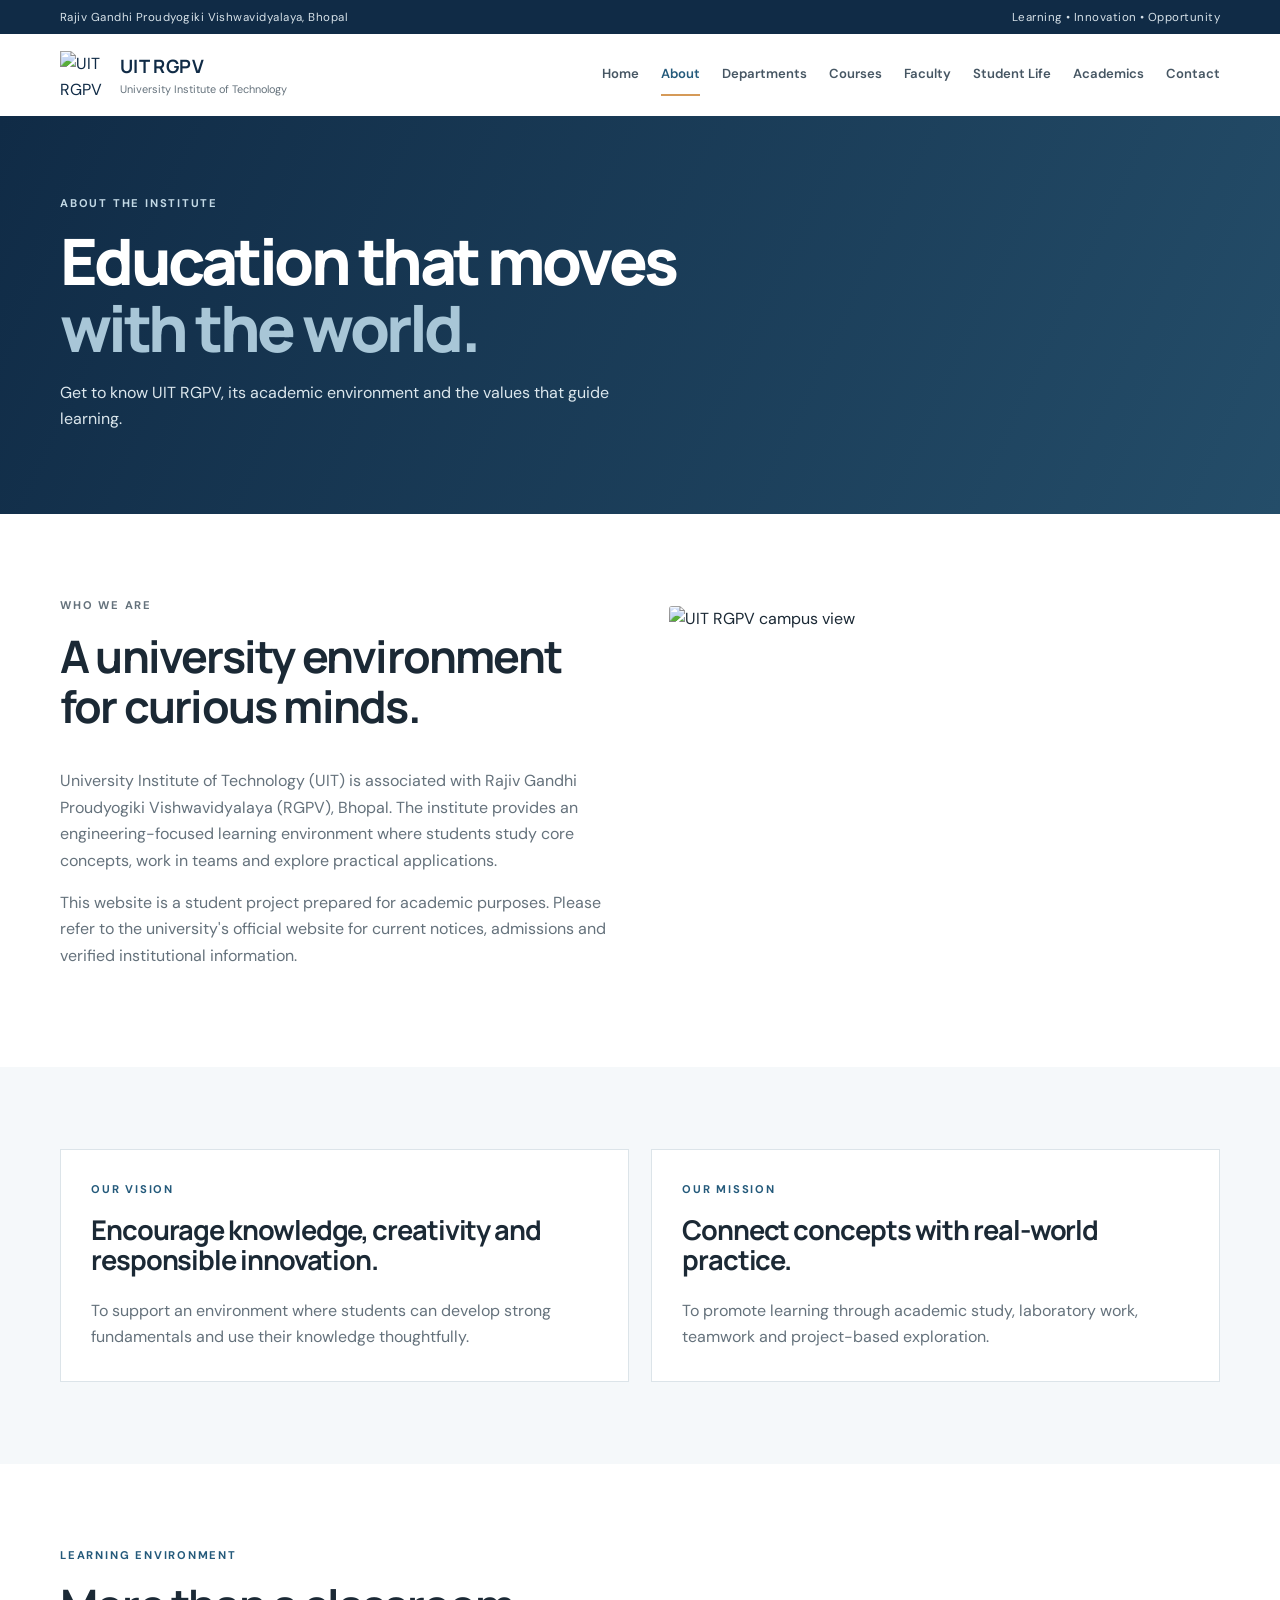
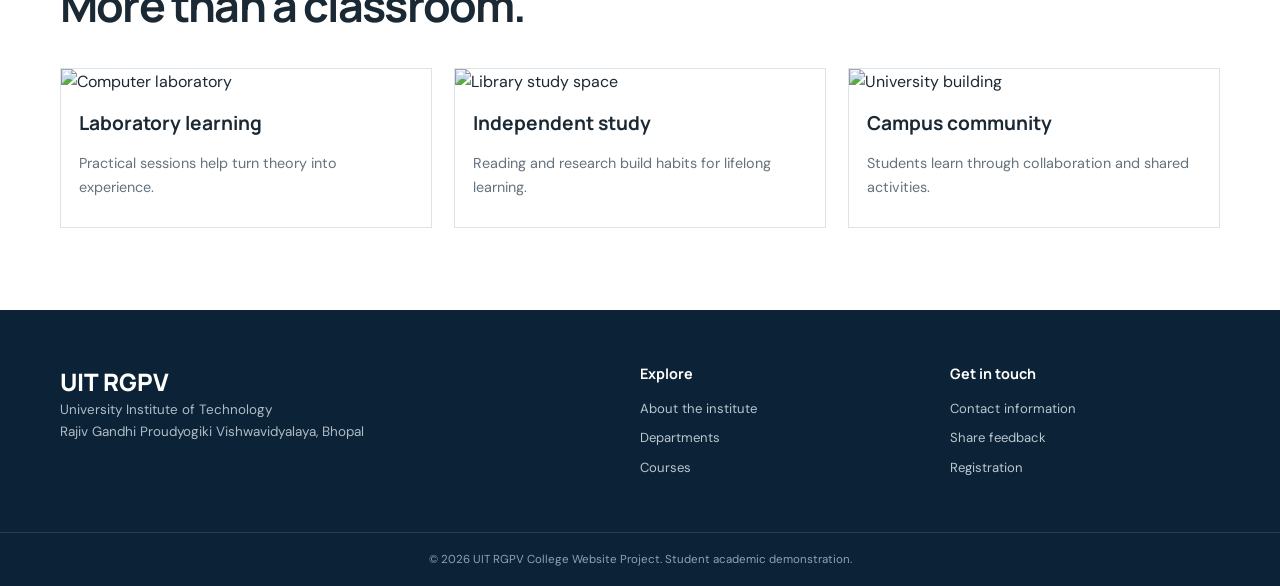
==== about.html @ d61b4e1a "first one" ====
<!doctype html>
<html lang="en">
<head>
  <meta charset="utf-8">
  <meta name="viewport" content="width=device-width, initial-scale=1">
  <meta name="description" content="Learn about the University Institute of Technology, its academic environment, vision and mission.">
  <meta name="theme-color" content="#102b46">
  <title>About UIT | UIT RGPV</title>
  <link rel="preconnect" href="https://fonts.googleapis.com">
  <link rel="preconnect" href="https://fonts.gstatic.com" crossorigin>
  <link href="https://fonts.googleapis.com/css2?family=DM+Sans:wght@400;500;600;700&family=Manrope:wght@500;600;700;800&display=swap" rel="stylesheet">
  <link rel="stylesheet" href="css/style.css">
  <script src="js/script.js" defer></script>
</head>
<body>
<a class="skip-link" href="#main">Skip to content</a>
<header class="site-header">
  <div class="topline"><span>Rajiv Gandhi Proudyogiki Vishwavidyalaya, Bhopal</span><span>Learning • Innovation • Opportunity</span></div>
  <div class="nav-wrap">
    <a class="brand" href="index.html"><img src="https://encrypted-tbn0.gstatic.com/images?q=tbn:ANd9GcRoJy3H6-IU8smgCqO6XwAGNslALTi3mmUoWo279O4PAg&s=10" alt="UIT RGPV logo"><span><strong>UIT RGPV</strong><small>University Institute of Technology</small></span></a>
    <button class="menu-toggle" aria-label="Open navigation menu" aria-expanded="false">☰</button>
    <nav class="main-nav" aria-label="Main navigation"><a href="index.html" class="">Home</a><a href="about.html" class="active">About</a><a href="departments.html" class="">Departments</a><a href="courses.html" class="">Courses</a><a href="faculty.html" class="">Faculty</a><a href="achievements.html" class="">Student Life</a><a href="timetable.html" class="">Academics</a><a href="contact.html" class="">Contact</a></nav>
  </div>
</header>
<main id="main">
<section class="page-hero"><div class="container"><p class="eyebrow light">About the institute</p><h1>Education that moves<br><em>with the world.</em></h1><p>Get to know UIT RGPV, its academic environment and the values that guide learning.</p></div></section>
<section class="section container split-layout"><div><p class="eyebrow">Who we are</p><h2>A university environment for curious minds.</h2><p>University Institute of Technology (UIT) is associated with Rajiv Gandhi Proudyogiki Vishwavidyalaya (RGPV), Bhopal. The institute provides an engineering-focused learning environment where students study core concepts, work in teams and explore practical applications.</p><p>This website is a student project prepared for academic purposes. Please refer to the university's official website for current notices, admissions and verified institutional information.</p></div><img class="rounded-image" src="https://encrypted-tbn0.gstatic.com/images?q=tbn:ANd9GcTr7HYhTrJoTY34KcvHjl501T2bbYV1ZcSV4_w5rZdtAA&s=10" alt="UIT RGPV campus view"></section>
<section class="section soft-section"><div class="container two-cards"><article class="plain-card"><p class="eyebrow">Our vision</p><h2>Encourage knowledge, creativity and responsible innovation.</h2><p>To support an environment where students can develop strong fundamentals and use their knowledge thoughtfully.</p></article><article class="plain-card"><p class="eyebrow">Our mission</p><h2>Connect concepts with real-world practice.</h2><p>To promote learning through academic study, laboratory work, teamwork and project-based exploration.</p></article></div></section>
<section class="section container"><p class="eyebrow">Learning environment</p><h2>More than a classroom.</h2><div class="feature-grid"><article class="mini-feature"><img src="https://encrypted-tbn0.gstatic.com/images?q=tbn:ANd9GcR16Fgg5_xhJTUfh-C__w1tdH5DYg58mtfZNsb5HI8jZg&s" alt="Computer laboratory"><h3>Laboratory learning</h3><p>Practical sessions help turn theory into experience.</p></article><article class="mini-feature"><img src="https://encrypted-tbn0.gstatic.com/images?q=tbn:ANd9GcTkuoiN_IGHPiHOa0SsNnRjHGxpwbI1tKHv6d8jhmc80A&s=10" alt="Library study space"><h3>Independent study</h3><p>Reading and research build habits for lifelong learning.</p></article><article class="mini-feature"><img src="https://www.rgpv.ac.in/images/slider/new_slide1.jpg" alt="University building"><h3>Campus community</h3><p>Students learn through collaboration and shared activities.</p></article></div></div></section>
</main>
<footer class="site-footer">
  <div class="footer-inner">
    <div><a class="footer-brand" href="index.html">UIT RGPV</a><p>University Institute of Technology<br>Rajiv Gandhi Proudyogiki Vishwavidyalaya, Bhopal</p></div>
    <div><h3>Explore</h3><a href="about.html">About the institute</a><a href="departments.html">Departments</a><a href="courses.html">Courses</a></div>
    <div><h3>Get in touch</h3><a href="contact.html">Contact information</a><a href="feedback.html">Share feedback</a><a href="registration.html">Registration</a></div>
  </div>
  <div class="copyright">© 2026 UIT RGPV College Website Project. Student academic demonstration.</div>
</footer>
</body>
</html>
---- css/style.css ----
:root {
    --navy: #102b46;
    --blue: #245a7b;
    --sky: #eaf2f6;
    --ink: #1b2935;
    --muted: #65727c;
    --line: #dce4e9;
    --paper: #fff;
    --soft: #f5f8fa;
    --accent: #d59a58
}

* {
    box-sizing: border-box
}

html {
    scroll-behavior: smooth
}

body {
    margin: 0;
    background: var(--paper);
    color: var(--ink);
    font-family: "DM Sans", Arial, sans-serif;
    line-height: 1.65
}

h1,
h2,
h3,
strong {
    font-family: "Manrope", "DM Sans", sans-serif
}

h1,
h2,
h3,
p {
    margin-top: 0
}

h1 {
    font-size: clamp(2.7rem, 6vw, 5.4rem);
    line-height: 1.04;
    letter-spacing: -.055em;
    font-weight: 800
}

h1 em,
h2 em {
    font-style: normal;
    color: #a8c6d7
}

h2 {
    font-size: clamp(2rem, 3.5vw, 3.1rem);
    line-height: 1.12;
    letter-spacing: -.04em
}

h3 {
    font-size: 1.2rem;
    line-height: 1.3
}

.container {
    width: min(1160px, calc(100% - 48px));
    margin-inline: auto
}

.skip-link {
    position: absolute;
    left: -999px;
    top: 8px;
    background: #fff;
    padding: 10px;
    z-index: 99
}

.skip-link:focus {
    left: 10px
}

.site-header {
    position: relative;
    z-index: 10;
    background: #fff
}

.topline {
    height: 34px;
    background: var(--navy);
    color: #d7e2e9;
    padding: 0 max(24px, calc((100% - 1160px)/2));
    display: flex;
    align-items: center;
    justify-content: space-between;
    font-size: .72rem;
    letter-spacing: .04em
}

.nav-wrap {
    width: min(1160px, calc(100% - 48px));
    margin: auto;
    min-height: 82px;
    display: flex;
    align-items: center;
    justify-content: space-between;
    gap: 24px
}

.brand {
    display: flex;
    align-items: center;
    gap: 12px;
    text-decoration: none;
    color: var(--navy)
}

.brand img {
    width: 48px;
    height: 48px;
    object-fit: contain
}

.brand strong {
    display: block;
    font-size: 1.15rem;
    letter-spacing: .02em
}

.brand small {
    display: block;
    font-size: .68rem;
    color: var(--muted)
}

.main-nav {
    display: flex;
    align-items: center;
    gap: 22px
}

.main-nav a {
    color: #465663;
    text-decoration: none;
    font-size: .82rem;
    font-weight: 600;
    padding: 9px 0;
    border-bottom: 2px solid transparent
}

.main-nav a:hover,
.main-nav a.active {
    color: var(--blue);
    border-color: var(--accent)
}

.menu-toggle {
    display: none;
    border: 1px solid var(--line);
    background: #fff;
    border-radius: 7px;
    padding: 8px 12px;
    font-size: 1.2rem
}

.hero {
    position: relative;
    min-height: 570px;
    background: var(--navy);
    display: flex;
    align-items: center;
    overflow: hidden;
    color: #fff
}

.hero-image {
    position: absolute;
    inset: 0;
    width: 100%;
    height: 100%;
    object-fit: cover;
    opacity: .48
}

.hero-shade {
    position: absolute;
    inset: 0;
    background: linear-gradient(90deg, rgba(9, 29, 48, .94) 0%, rgba(9, 29, 48, .76) 48%, rgba(9, 29, 48, .25) 100%)
}

.hero-content {
    position: relative;
    padding-top: 68px;
    padding-bottom: 78px
}

.eyebrow {
    text-transform: uppercase;
    letter-spacing: .16em;
    font-size: .7rem;
    font-weight: 700;
    color: var(--blue);
    margin-bottom: 16px
}

.eyebrow.light {
    color: #c3d9e5
}

.hero h1 {
    max-width: 760px;
    margin-bottom: 24px
}

.hero-copy {
    max-width: 560px;
    color: #e2e9ed;
    font-size: 1.03rem
}

.hero-actions {
    display: flex;
    align-items: center;
    gap: 28px;
    margin-top: 32px
}

.btn {
    display: inline-flex;
    align-items: center;
    justify-content: center;
    gap: 20px;
    border: 0;
    border-radius: 4px;
    padding: 13px 20px;
    text-decoration: none;
    font: 700 .85rem "DM Sans", sans-serif;
    cursor: pointer;
    transition: transform .2s, background .2s
}

.btn:hover {
    transform: translateY(-2px)
}

.btn-primary {
    background: var(--accent);
    color: #172c3b
}

.btn-primary:hover {
    background: #e2ad70
}

.btn-outline {
    border: 1px solid #d5e1e8;
    color: #fff;
    margin-top: 15px
}

.text-link {
    font-size: .85rem;
    font-weight: 700;
    color: var(--blue);
    text-decoration: none
}

.text-link:hover {
    text-decoration: underline
}

.light-link {
    color: #fff
}

.hero-note {
    position: absolute;
    right: 24px;
    bottom: 24px;
    color: #d9e4ea;
    font-size: .65rem;
    letter-spacing: .16em
}

.intro-strip {
    display: grid;
    grid-template-columns: .7fr 1.3fr;
    gap: 60px;
    padding-top: 85px;
    padding-bottom: 85px
}

.intro-strip h2 {
    max-width: 650px
}

.intro-strip p:last-child {
    color: var(--muted);
    max-width: 650px
}

.section {
    padding-top: 82px;
    padding-bottom: 82px
}

.soft-section {
    background: var(--soft)
}

.section-heading {
    display: flex;
    align-items: end;
    justify-content: space-between;
    gap: 25px;
    margin-bottom: 34px
}

.section-heading h2 {
    margin-bottom: 0
}

.section-heading>p {
    max-width: 390px;
    color: var(--muted);
    font-size: .9rem
}

.feature-grid {
    display: grid;
    grid-template-columns: repeat(3, 1fr);
    gap: 22px
}

.feature-card {
    background: #fff;
    border: 1px solid var(--line)
}

.feature-card img {
    width: 100%;
    height: 205px;
    object-fit: cover;
    display: block
}

.feature-card>div {
    padding: 23px
}

.card-number,
.project-card>span {
    font-size: .67rem;
    letter-spacing: .12em;
    color: var(--blue);
    font-weight: 700
}

.feature-card h3 {
    margin: 12px 0 8px
}

.feature-card p,
.mini-feature p {
    font-size: .9rem;
    color: var(--muted);
    margin-bottom: 0
}

.department-preview {
    border-top: 1px solid var(--line)
}

.department-preview a {
    display: grid;
    grid-template-columns: 70px 1fr 30px;
    align-items: center;
    gap: 16px;
    padding: 22px 4px;
    border-bottom: 1px solid var(--line);
    text-decoration: none;
    color: var(--ink)
}

.department-preview a span {
    color: #8b9aa5;
    font-size: .8rem
}

.department-preview a strong {
    font-size: 1.1rem
}

.department-preview a b {
    color: var(--blue)
}

.department-preview a:hover strong {
    color: var(--blue)
}

.quote-band {
    background: var(--navy);
    color: #fff;
    padding: 82px 0
}

.quote-band h2 {
    font-size: clamp(2.4rem, 5vw, 4.2rem)
}

.quick-grid {
    display: grid;
    grid-template-columns: repeat(3, 1fr);
    gap: 18px
}

.quick-grid a {
    padding: 26px;
    border: 1px solid var(--line);
    text-decoration: none;
    color: var(--ink);
    transition: border .2s, transform .2s
}

.quick-grid a:hover {
    border-color: var(--blue);
    transform: translateY(-3px)
}

.quick-grid span {
    font-size: .68rem;
    text-transform: uppercase;
    letter-spacing: .14em;
    color: var(--blue);
    font-weight: 700
}

.quick-grid h3 {
    margin: 13px 0 7px
}

.quick-grid p {
    color: var(--muted);
    font-size: .88rem;
    margin: 0
}

.page-hero {
    background: linear-gradient(115deg, #102b46, #244d69);
    color: #fff;
    padding: 78px 0 82px
}

.page-hero h1 {
    font-size: clamp(2.7rem, 5vw, 4.6rem);
    margin-bottom: 18px
}

.page-hero p:last-child {
    max-width: 600px;
    color: #dce7ed;
    margin-bottom: 0
}

.split-layout {
    display: grid;
    grid-template-columns: 1fr 1fr;
    align-items: center;
    gap: 58px
}

.split-layout p {
    color: var(--muted)
}

.rounded-image {
    width: 100%;
    height: 370px;
    object-fit: cover;
    border-radius: 3px
}

.two-cards,
.course-grid {
    display: grid;
    grid-template-columns: 1fr 1fr;
    gap: 22px
}

.plain-card {
    background: #fff;
    border: 1px solid var(--line);
    padding: 30px
}

.plain-card p:last-child {
    color: var(--muted);
    margin-bottom: 0
}

.plain-card h2 {
    font-size: 1.7rem
}

.mini-feature {
    border: 1px solid var(--line);
    padding-bottom: 20px
}

.mini-feature img {
    width: 100%;
    height: 185px;
    object-fit: cover
}

.mini-feature h3,
.mini-feature p {
    margin: 16px 18px 7px
}

.dept-grid {
    display: grid;
    grid-template-columns: repeat(3, 1fr);
    gap: 16px
}

.dept-card {
    padding: 25px;
    border: 1px solid var(--line);
    min-height: 220px
}

.dept-card>span {
    color: var(--accent);
    font-weight: 800;
    font-size: .75rem
}

.dept-card h3 {
    margin: 22px 0 9px
}

.dept-card p {
    font-size: .88rem;
    color: var(--muted);
    min-height: 68px
}

.course-grid {
    margin-top: 30px
}

.table-wrap {
    overflow-x: auto;
    border: 1px solid var(--line);
    margin-top: 25px
}

table {
    width: 100%;
    border-collapse: collapse;
    min-width: 700px;
    font-size: .88rem
}

caption {
    text-align: left;
    padding: 16px 18px;
    background: #f5f8fa;
    color: var(--muted);
    font-size: .8rem
}

th,
td {
    padding: 15px 17px;
    text-align: left;
    border-bottom: 1px solid var(--line)
}

thead th {
    background: var(--navy);
    color: #fff;
    font-weight: 600
}

tbody th {
    background: #f8fafb
}

tbody tr:last-child td,
tbody tr:last-child th {
    border-bottom: 0
}

.notice {
    padding: 17px 20px;
    background: #f1f6f8;
    border-left: 3px solid var(--blue);
    color: #4c5e6b;
    font-size: .88rem;
    margin-bottom: 28px
}

.faculty-list {
    max-width: 850px
}

.faculty-list article {
    display: flex;
    gap: 24px;
    padding: 24px 0;
    border-bottom: 1px solid var(--line)
}

.faculty-icon {
    flex: 0 0 66px;
    height: 66px;
    display: grid;
    place-items: center;
    background: var(--sky);
    color: var(--blue);
    font-weight: 800;
    font-size: .85rem
}

.faculty-list h3 {
    margin-bottom: 6px
}

.faculty-list p:last-child {
    color: var(--muted);
    margin: 0
}

.project-grid {
    display: grid;
    grid-template-columns: repeat(3, 1fr);
    gap: 18px
}

.project-card {
    padding: 28px;
    border: 1px solid var(--line);
    min-height: 220px
}

.project-card h3 {
    margin-top: 28px
}

.project-card p {
    color: var(--muted);
    font-size: .9rem
}

.space-top {
    margin-top: 65px
}

.muted {
    color: var(--muted)
}

.small {
    font-size: .82rem
}

.result {
    display: inline-block;
    color: #28664c;
    background: #eaf5ef;
    padding: 3px 9px;
    border-radius: 30px;
    font-size: .75rem;
    font-weight: 700
}

.form-layout {
    display: grid;
    grid-template-columns: .75fr 1.25fr;
    gap: 65px;
    align-items: start
}

.form-card {
    border: 1px solid var(--line);
    padding: 32px;
    background: #fff
}

.form-card h2 {
    font-size: 1.8rem
}

.form-row {
    display: flex;
    flex-direction: column;
    gap: 7px;
    margin-bottom: 19px
}

.form-row label,
.check-label {
    font-size: .84rem;
    font-weight: 700
}

.form-row label span,
.check-label span {
    color: #b04a42
}

.form-row input,
.form-row select,
.form-row textarea {
    width: 100%;
    border: 1px solid #cfd9df;
    border-radius: 3px;
    padding: 12px 13px;
    font: inherit;
    color: var(--ink);
    background: #fff
}

.form-row input:focus,
.form-row select:focus,
.form-row textarea:focus {
    outline: 2px solid #9ab8ca;
    outline-offset: 1px
}

.form-row textarea {
    resize: vertical
}

.check-label {
    display: flex;
    gap: 10px;
    align-items: flex-start;
    margin: 5px 0 22px;
    font-weight: 500
}

.check-label input {
    margin-top: 5px
}

.form-message {
    margin: 14px 0 0;
    color: #28664c;
    font-size: .85rem
}

.contact-layout {
    display: grid;
    grid-template-columns: 1fr 1fr;
    gap: 70px;
    align-items: start
}

.contact-layout>div>p:not(.eyebrow) {
    color: var(--muted)
}

.contact-note {
    border-top: 1px solid var(--line);
    margin-top: 32px;
    padding-top: 22px;
    display: flex;
    flex-direction: column;
    gap: 7px
}

.contact-note a {
    color: var(--blue);
    font-weight: 700;
    text-decoration: none
}

.contact-note small {
    color: var(--muted);
    max-width: 390px
}

.site-footer {
    background: #0c2236;
    color: #d9e3e9;
    padding: 55px 0 0
}

.footer-inner {
    width: min(1160px, calc(100% - 48px));
    margin: auto;
    display: grid;
    grid-template-columns: 2fr 1fr 1fr;
    gap: 40px;
    padding-bottom: 45px
}

.footer-brand {
    font: 800 1.5rem "Manrope";
    color: #fff;
    text-decoration: none
}

.footer-inner p {
    font-size: .84rem;
    color: #aebdc7
}

.footer-inner h3 {
    font-size: .9rem;
    color: #fff
}

.footer-inner>div>a:not(.footer-brand) {
    display: block;
    color: #b9c7d0;
    text-decoration: none;
    font-size: .82rem;
    margin: 8px 0
}

.footer-inner a:hover {
    color: #fff
}

.copyright {
    border-top: 1px solid #284055;
    padding: 17px 24px;
    text-align: center;
    color: #8fa2b0;
    font-size: .72rem
}

@media(max-width:980px) {
    .main-nav {
        gap: 12px
    }

    .main-nav a {
        font-size: .75rem
    }

    .nav-wrap {
        gap: 12px
    }

    .brand small {
        max-width: 190px
    }

    .intro-strip {
        gap: 30px
    }

    .feature-grid,
    .dept-grid {
        grid-template-columns: repeat(2, 1fr)
    }
}

@media(max-width:760px) {
    .topline span:last-child {
        display: none
    }

    .nav-wrap {
        min-height: 72px
    }

    .menu-toggle {
        display: block
    }

    .main-nav {
        display: none;
        position: absolute;
        top: 106px;
        left: 0;
        right: 0;
        background: #fff;
        padding: 15px 24px 22px;
        box-shadow: 0 12px 18px #102b461a;
        flex-direction: column;
        align-items: stretch;
        gap: 2px
    }

    .main-nav.open {
        display: flex
    }

    .main-nav a {
        padding: 10px 0;
        font-size: .9rem
    }

    .hero {
        min-height: 530px
    }

    .hero-content {
        padding-top: 60px;
        padding-bottom: 70px
    }

    .intro-strip,
    .split-layout,
    .form-layout,
    .contact-layout {
        grid-template-columns: 1fr;
        gap: 25px
    }

    .intro-strip {
        padding-top: 60px;
        padding-bottom: 60px
    }

    .section {
        padding-top: 60px;
        padding-bottom: 60px
    }

    .section-heading {
        align-items: start;
        flex-direction: column
    }

    .feature-grid,
    .dept-grid,
    .project-grid,
    .quick-grid {
        grid-template-columns: 1fr
    }

    .feature-card img {
        height: 220px
    }

    .two-cards,
    .course-grid {
        grid-template-columns: 1fr
    }

    .rounded-image {
        height: 260px
    }

    .form-card {
        padding: 23px
    }

    .footer-inner {
        grid-template-columns: 1fr 1fr
    }

    .footer-inner>div:first-child {
        grid-column: 1/-1
    }

    .page-hero {
        padding: 60px 0
    }

    .department-preview a {
        grid-template-columns: 36px 1fr 20px
    }

    .department-preview a strong {
        font-size: .95rem
    }
}

@media(prefers-reduced-motion:reduce) {
    html {
        scroll-behavior: auto
    }

    *,
    *::before,
    *::after {
        transition: none !important;
        animation: none !important
    }
}
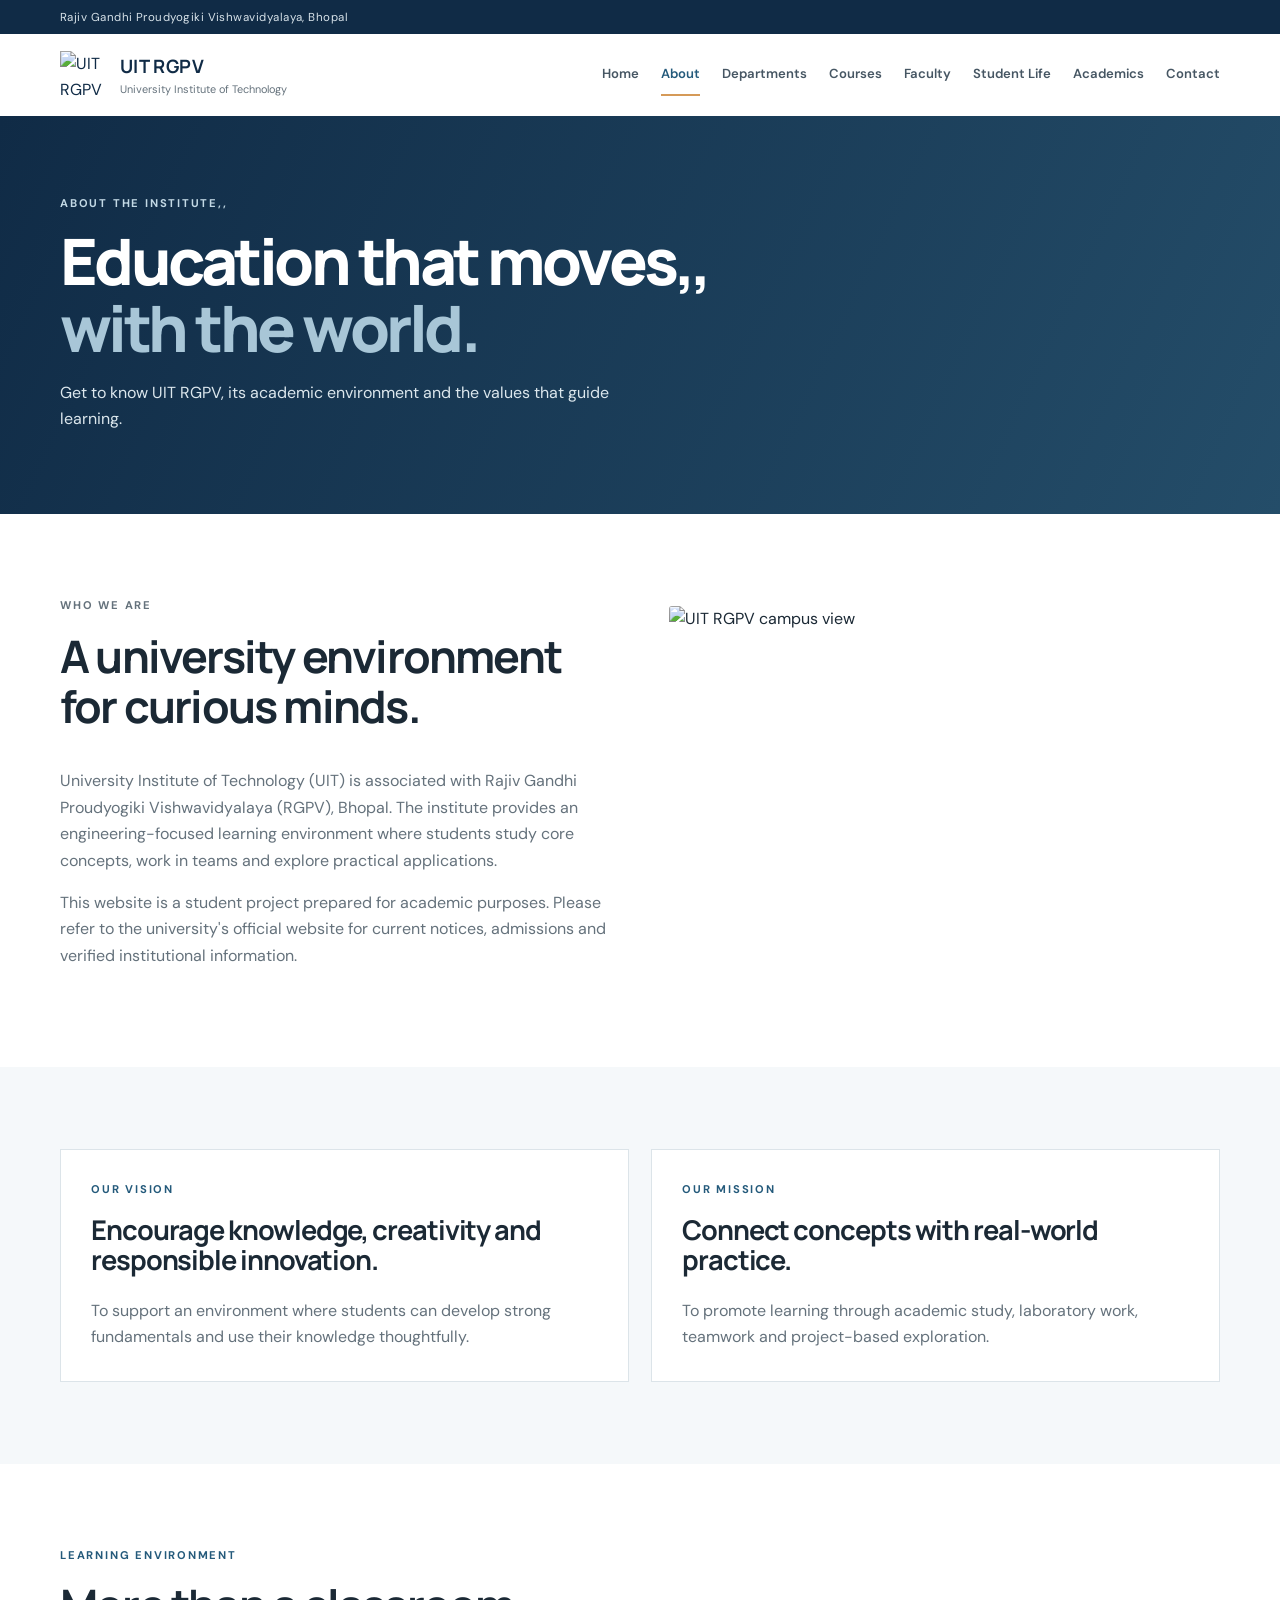
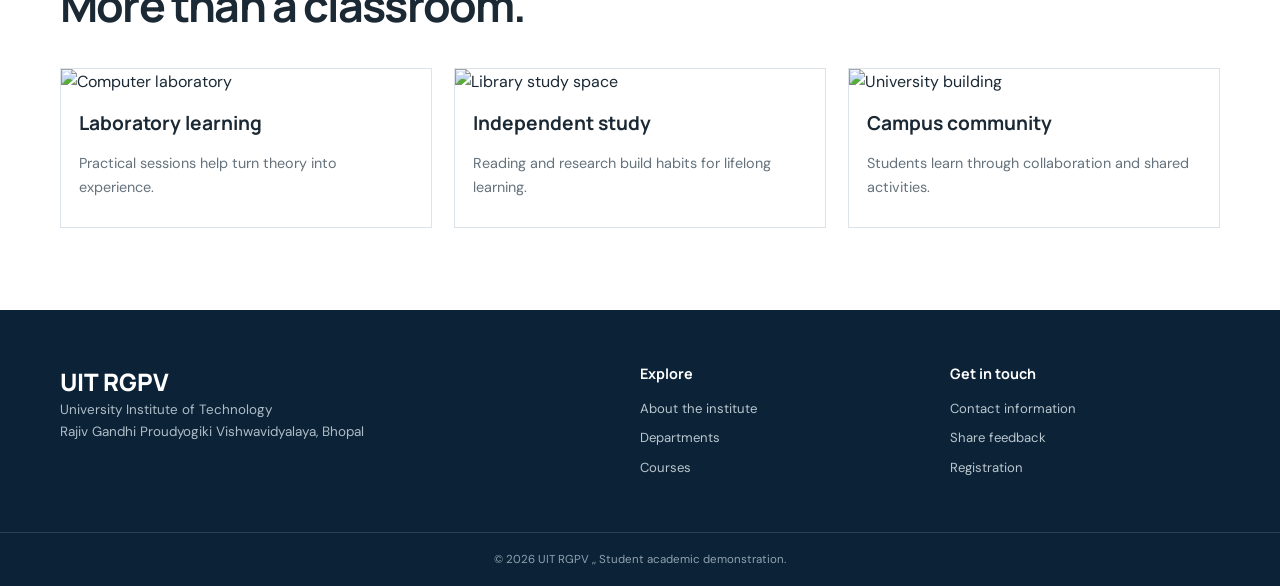
==== commit b16990f1: "Css" ====
--- a/about.html
+++ b/about.html
@@ -5,17 +5,20 @@
   <meta name="viewport" content="width=device-width, initial-scale=1">
   <meta name="description" content="Learn about the University Institute of Technology, its academic environment, vision and mission.">
   <meta name="theme-color" content="#102b46">
+  <!-- about -->
   <title>About UIT | UIT RGPV</title>
   <link rel="preconnect" href="https://fonts.googleapis.com">
   <link rel="preconnect" href="https://fonts.gstatic.com" crossorigin>
   <link href="https://fonts.googleapis.com/css2?family=DM+Sans:wght@400;500;600;700&family=Manrope:wght@500;600;700;800&display=swap" rel="stylesheet">
   <link rel="stylesheet" href="css/style.css">
   <script src="js/script.js" defer></script>
-</head>
+</head>  
+
+<!-- <h1> UIT rgpv</h1> -->
 <body>
 <a class="skip-link" href="#main">Skip to content</a>
 <header class="site-header">
-  <div class="topline"><span>Rajiv Gandhi Proudyogiki Vishwavidyalaya, Bhopal</span><span>Learning • Innovation • Opportunity</span></div>
+  <div class="topline"><span>Rajiv Gandhi Proudyogiki Vishwavidyalaya, Bhopal</span></div>
   <div class="nav-wrap">
     <a class="brand" href="index.html"><img src="https://encrypted-tbn0.gstatic.com/images?q=tbn:ANd9GcRoJy3H6-IU8smgCqO6XwAGNslALTi3mmUoWo279O4PAg&s=10" alt="UIT RGPV logo"><span><strong>UIT RGPV</strong><small>University Institute of Technology</small></span></a>
     <button class="menu-toggle" aria-label="Open navigation menu" aria-expanded="false">☰</button>
@@ -23,18 +26,19 @@
   </div>
 </header>
 <main id="main">
-<section class="page-hero"><div class="container"><p class="eyebrow light">About the institute</p><h1>Education that moves<br><em>with the world.</em></h1><p>Get to know UIT RGPV, its academic environment and the values that guide learning.</p></div></section>
+<section class="page-hero"><div class="container"><p class="eyebrow light">About the institute,,</p><h1>Education that moves,,<br><em>with the world.</em></h1><p>Get to know UIT RGPV, its academic environment and the values that guide learning.</p></div></section>
 <section class="section container split-layout"><div><p class="eyebrow">Who we are</p><h2>A university environment for curious minds.</h2><p>University Institute of Technology (UIT) is associated with Rajiv Gandhi Proudyogiki Vishwavidyalaya (RGPV), Bhopal. The institute provides an engineering-focused learning environment where students study core concepts, work in teams and explore practical applications.</p><p>This website is a student project prepared for academic purposes. Please refer to the university's official website for current notices, admissions and verified institutional information.</p></div><img class="rounded-image" src="https://encrypted-tbn0.gstatic.com/images?q=tbn:ANd9GcTr7HYhTrJoTY34KcvHjl501T2bbYV1ZcSV4_w5rZdtAA&s=10" alt="UIT RGPV campus view"></section>
 <section class="section soft-section"><div class="container two-cards"><article class="plain-card"><p class="eyebrow">Our vision</p><h2>Encourage knowledge, creativity and responsible innovation.</h2><p>To support an environment where students can develop strong fundamentals and use their knowledge thoughtfully.</p></article><article class="plain-card"><p class="eyebrow">Our mission</p><h2>Connect concepts with real-world practice.</h2><p>To promote learning through academic study, laboratory work, teamwork and project-based exploration.</p></article></div></section>
 <section class="section container"><p class="eyebrow">Learning environment</p><h2>More than a classroom.</h2><div class="feature-grid"><article class="mini-feature"><img src="https://encrypted-tbn0.gstatic.com/images?q=tbn:ANd9GcR16Fgg5_xhJTUfh-C__w1tdH5DYg58mtfZNsb5HI8jZg&s" alt="Computer laboratory"><h3>Laboratory learning</h3><p>Practical sessions help turn theory into experience.</p></article><article class="mini-feature"><img src="https://encrypted-tbn0.gstatic.com/images?q=tbn:ANd9GcTkuoiN_IGHPiHOa0SsNnRjHGxpwbI1tKHv6d8jhmc80A&s=10" alt="Library study space"><h3>Independent study</h3><p>Reading and research build habits for lifelong learning.</p></article><article class="mini-feature"><img src="https://www.rgpv.ac.in/images/slider/new_slide1.jpg" alt="University building"><h3>Campus community</h3><p>Students learn through collaboration and shared activities.</p></article></div></div></section>
 </main>
+<!-- Footer -->
 <footer class="site-footer">
   <div class="footer-inner">
     <div><a class="footer-brand" href="index.html">UIT RGPV</a><p>University Institute of Technology<br>Rajiv Gandhi Proudyogiki Vishwavidyalaya, Bhopal</p></div>
     <div><h3>Explore</h3><a href="about.html">About the institute</a><a href="departments.html">Departments</a><a href="courses.html">Courses</a></div>
     <div><h3>Get in touch</h3><a href="contact.html">Contact information</a><a href="feedback.html">Share feedback</a><a href="registration.html">Registration</a></div>
   </div>
-  <div class="copyright">© 2026 UIT RGPV College Website Project. Student academic demonstration.</div>
+  <div class="copyright">© 2026 UIT RGPV ,, Student academic demonstration.</div>
 </footer>
 </body>
 </html>
--- a/css/style.css
+++ b/css/style.css
@@ -13,6 +13,22 @@
 * {
     box-sizing: border-box
 }
+
+.extra{
+    background: pink;
+    padding: 20Px;
+    border-radius: 10%;
+    display: flex;
+    justify-content: center;
+    align-items: center;
+}
+.extra:hover{
+background-color: rgb(237, 113, 155);
+cursor: pointer;
+
+
+}
+
 
 html {
     scroll-behavior: smooth
@@ -339,6 +355,10 @@
     background: #fff;
     border: 1px solid var(--line)
 }
+.feature-card:hover{
+    padding: 5px;
+    animation-delay: 2s;
+}
 
 .feature-card img {
     width: 100%;
@@ -371,7 +391,13 @@
 }
 
 .department-preview {
-    border-top: 1px solid var(--line)
+    border-top: 1px solid var(--line) ;
+     padding: 10px;
+}
+.department-preview:hover{
+    background-color: pink;
+    
+   
 }
 
 .department-preview a {
